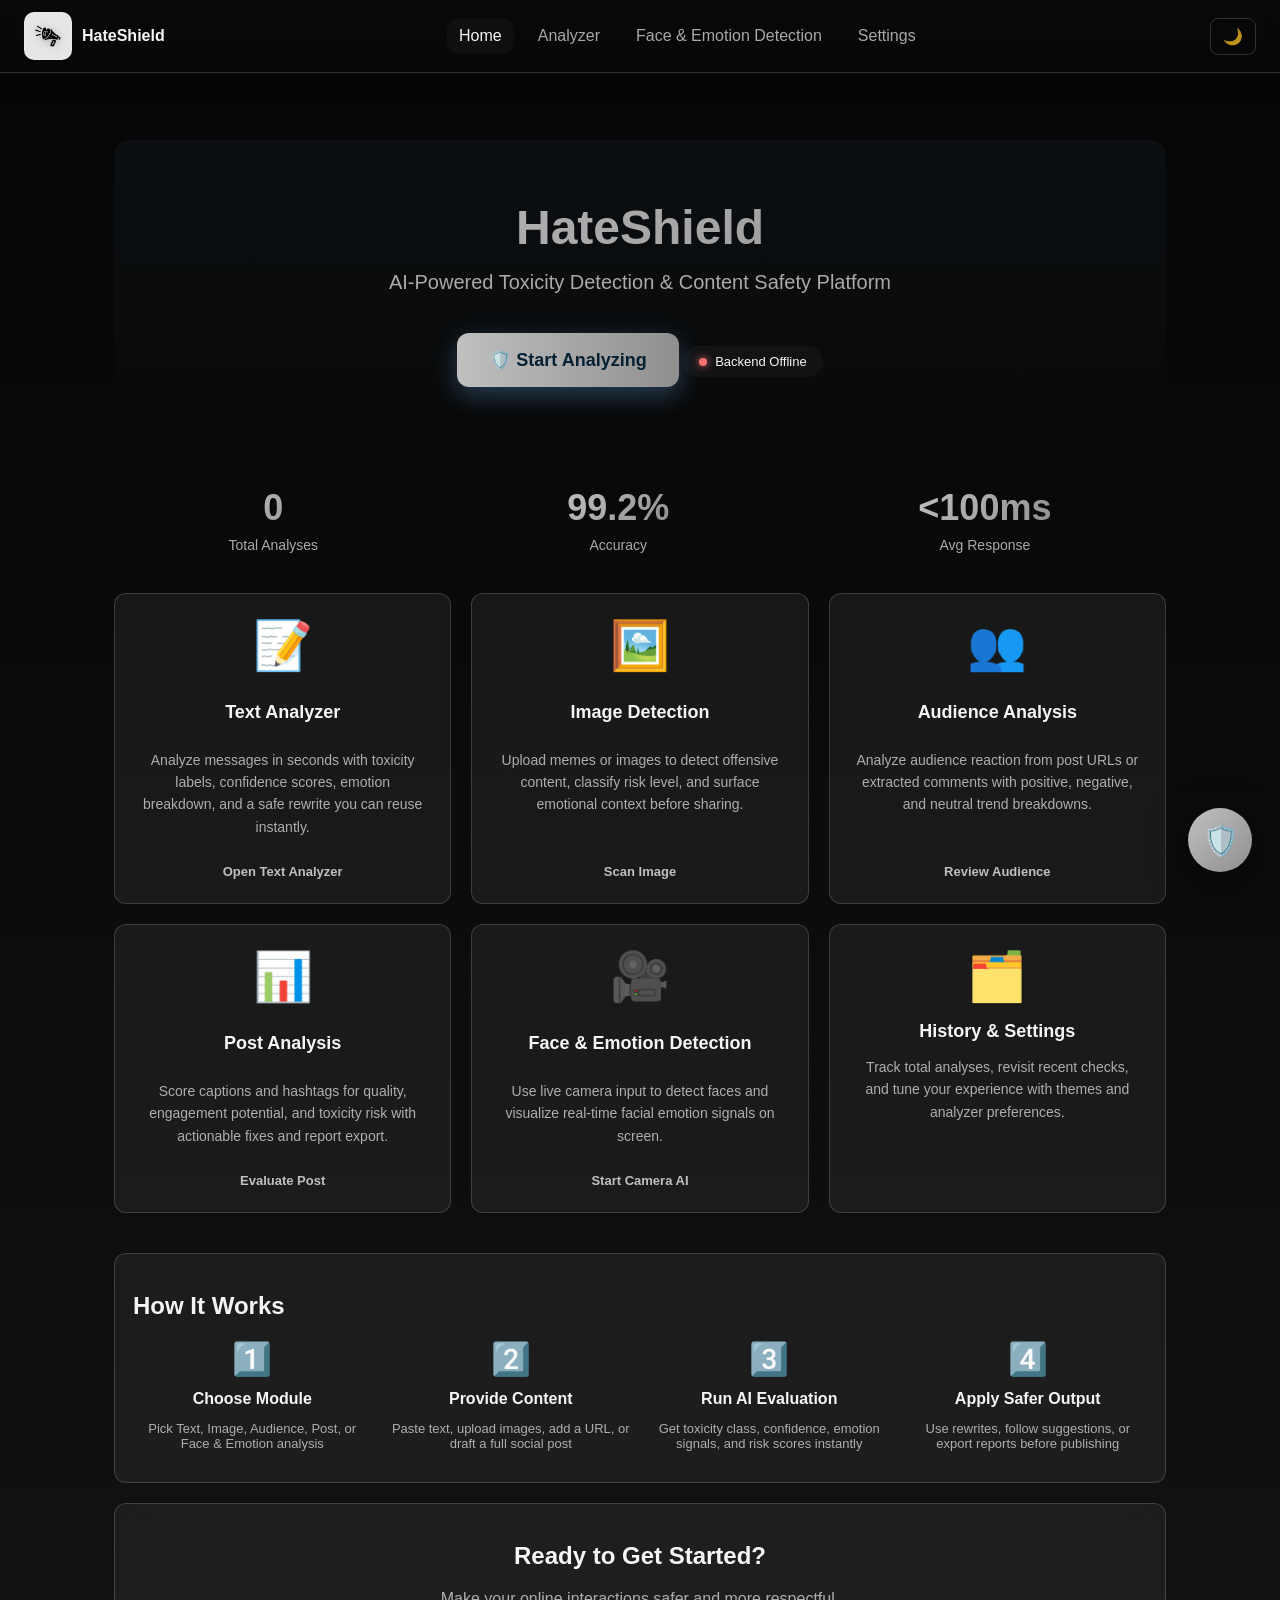
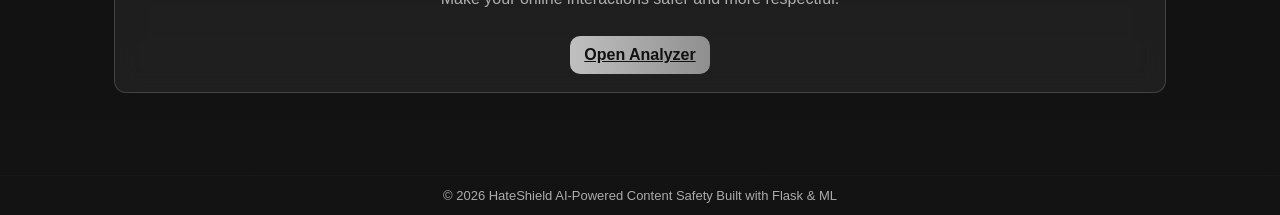
==== frontend/index.html @ 6415b345 "Initial project import" ====
﻿<!doctype html>
<html>
<head>
  <meta charset="utf-8" />
  <meta name="viewport" content="width=device-width,initial-scale=1" />
  <title>HateShield  AI-Powered Content Safety</title>
  <link rel="stylesheet" href="css/style.css">
  <link rel="stylesheet" href="css/animations.css">
  <style>
    .hero-section {
      text-align: center;
      padding: 60px 20px;
      background: linear-gradient(180deg, rgba(111,184,255,0.05), transparent);
      border-radius: 16px;
      margin: 20px 0;
    }
    
    .hero-title {
      font-size: 48px;
      font-weight: 800;
      margin: 0;
      background: linear-gradient(135deg, var(--accent), var(--accent2));
      -webkit-background-clip: text;
      -webkit-text-fill-color: transparent;
      background-clip: text;
    }
    
    .hero-subtitle {
      font-size: 20px;
      color: var(--muted);
      margin: 16px 0 32px;
    }
    
    .cta-button {
      background: linear-gradient(90deg, var(--accent), var(--accent2));
      color: #052033;
      padding: 16px 32px;
      border-radius: 12px;
      border: none;
      cursor: pointer;
      font-weight: 700;
      font-size: 18px;
      text-decoration: none;
      display: inline-block;
      transition: transform 0.2s, box-shadow 0.2s;
      box-shadow: 0 8px 24px rgba(111,184,255,0.3);
    }
    
    .cta-button:hover {
      transform: translateY(-2px);
      box-shadow: 0 12px 32px rgba(111,184,255,0.4);
    }
    
    .features-grid {
      display: grid;
      grid-template-columns: repeat(auto-fit, minmax(280px, 1fr));
      gap: 20px;
      margin: 40px 0;
    }
    
    .feature-card {
      background: var(--glass-bg);
      border: 1px solid var(--glass-border);
      padding: 24px;
      border-radius: 12px;
      text-align: center;
      transition: all 0.3s;
      text-decoration: none;
      color: inherit;
    }
    
    .feature-card:hover {
      transform: translateY(-4px);
      border-color: var(--accent);
      background: rgba(255,255,255,0.06);
    }

    .interactive-feature {
      cursor: pointer;
      position: relative;
      display: flex;
      flex-direction: column;
    }

    .interactive-feature:hover {
      background: rgba(192,192,192,0.12);
      border-color: var(--accent);
    }

    .feature-action {
      color: var(--accent);
      font-size: 13px;
      font-weight: 600;
      margin-top: auto;
      padding-top: 12px;
      transition: all 0.2s;
    }

    .interactive-feature:hover .feature-action {
      gap: 4px;
      letter-spacing: 0.5px;
    }
    
    .feature-icon {
      font-size: 48px;
      margin-bottom: 16px;
    }
    
    .feature-title {
      font-size: 18px;
      font-weight: 700;
      margin: 12px 0;
    }
    
    .feature-desc {
      color: var(--muted);
      font-size: 14px;
      line-height: 1.6;
    }
    
    .stats-row {
      display: flex;
      justify-content: space-around;
      margin: 40px 0;
      flex-wrap: wrap;
      gap: 20px;
    }
    
    .stat-item {
      text-align: center;
    }
    
    .stat-number {
      font-size: 36px;
      font-weight: 800;
      background: linear-gradient(135deg, var(--accent), var(--accent2));
      -webkit-background-clip: text;
      -webkit-text-fill-color: transparent;
      background-clip: text;
    }
    
    .stat-label {
      color: var(--muted);
      font-size: 14px;
      margin-top: 8px;
    }
    
    .status-indicator {
      display: inline-flex;
      align-items: center;
      gap: 8px;
      padding: 8px 16px;
      background: rgba(255,255,255,0.03);
      border-radius: 20px;
      font-size: 13px;
      margin-top: 20px;
    }
    
    .status-dot {
      width: 8px;
      height: 8px;
      border-radius: 50%;
      background: #4ade80;
      box-shadow: 0 0 8px #4ade80;
      animation: pulse 2s infinite;
    }
    
    @keyframes pulse {
      0%, 100% { opacity: 1; }
      50% { opacity: 0.5; }
    }
    
    .status-dot.offline {
      background: #f87171;
      box-shadow: 0 0 8px #f87171;
    }
  </style>
</head>
<body class="fade-in">
  <nav class="glass-nav">
    <div class="logo" onclick="location.href='index.html'">
      <div class="logo-mark"><img src="assets/logo.png" alt="HateShield logo"></div><div class="logo-text">HateShield</div>
    </div>
    <div class="nav-center">
  <a class="nav-link active" href="index.html">Home</a>
      <a class="nav-link" href="text-analyzer.html">Analyzer</a>
  <a class="nav-link" href="faceAI.html">Face & Emotion Detection</a>
  <a class="nav-link" href="settings.html">Settings</a>
</div>
    <div class="nav-right">
      <button id="themeToggle" class="icon-btn" onclick="toggleTheme()">🌙</button>
    </div>
  </nav>

  <main class="container">
    <div class="hero-section fade-in">
      <h1 class="hero-title">HateShield</h1>
      <p class="hero-subtitle">AI-Powered Toxicity Detection & Content Safety Platform</p>
      <a href="text-analyzer.html" class="cta-button">🛡️ Start Analyzing</a>
      
      <div class="status-indicator" id="backendStatus">
        <span class="status-dot offline" id="statusDot"></span>
        <span id="statusText">Checking backend...</span>
      </div>
    </div>

    <div class="stats-row slide-up">
      <div class="stat-item">
        <div class="stat-number" id="totalAnalyses">0</div>
        <div class="stat-label">Total Analyses</div>
      </div>
      <div class="stat-item">
        <div class="stat-number">99.2%</div>
        <div class="stat-label">Accuracy</div>
      </div>
      <div class="stat-item">
        <div class="stat-number">&lt;100ms</div>
        <div class="stat-label">Avg Response</div>
      </div>
    </div>

    <section class="features-grid slide-up">
      <a href="text-analyzer.html" class="feature-card interactive-feature">
        <div class="feature-icon">📝</div>
        <h3 class="feature-title">Text Analyzer</h3>
        <p class="feature-desc">Analyze messages in seconds with toxicity labels, confidence scores, emotion breakdown, and a safe rewrite you can reuse instantly.</p>
        <div class="feature-action">Open Text Analyzer </div>
      </a>

      <a href="image-detection.html" class="feature-card interactive-feature">
        <div class="feature-icon">🖼️</div>
        <h3 class="feature-title">Image Detection</h3>
        <p class="feature-desc">Upload memes or images to detect offensive content, classify risk level, and surface emotional context before sharing.</p>
        <div class="feature-action">Scan Image </div>
      </a>

      <a href="audience-analysis.html" class="feature-card interactive-feature">
        <div class="feature-icon">👥</div>
        <h3 class="feature-title">Audience Analysis</h3>
        <p class="feature-desc">Analyze audience reaction from post URLs or extracted comments with positive, negative, and neutral trend breakdowns.</p>
        <div class="feature-action">Review Audience </div>
      </a>

      <a href="post-analysis.html" class="feature-card interactive-feature">
        <div class="feature-icon">📊</div>
        <h3 class="feature-title">Post Analysis</h3>
        <p class="feature-desc">Score captions and hashtags for quality, engagement potential, and toxicity risk with actionable fixes and report export.</p>
        <div class="feature-action">Evaluate Post </div>
      </a>

      <a href="faceAI.html" class="feature-card interactive-feature">
        <div class="feature-icon">🎥</div>
        <h3 class="feature-title">Face & Emotion Detection</h3>
        <p class="feature-desc">Use live camera input to detect faces and visualize real-time facial emotion signals on screen.</p>
        <div class="feature-action">Start Camera AI </div>
      </a>

      <div class="feature-card">
        <div class="feature-icon">🗂️</div>
        <h3 class="feature-title">History & Settings</h3>
        <p class="feature-desc">Track total analyses, revisit recent checks, and tune your experience with themes and analyzer preferences.</p>
      </div>
    </section>

    <section class="glass-card slide-up" style="margin-top: 40px;">
      <h2>How It Works</h2>
      <div style="display: grid; grid-template-columns: repeat(auto-fit, minmax(200px, 1fr)); gap: 20px; margin-top: 20px;">
        <div style="text-align: center;">
          <div style="font-size: 32px; margin-bottom: 12px;">1️⃣</div>
          <h4 style="margin: 8px 0;">Choose Module</h4>
          <p class="muted" style="font-size: 13px;">Pick Text, Image, Audience, Post, or Face & Emotion analysis</p>
        </div>
        <div style="text-align: center;">
          <div style="font-size: 32px; margin-bottom: 12px;">2️⃣</div>
          <h4 style="margin: 8px 0;">Provide Content</h4>
          <p class="muted" style="font-size: 13px;">Paste text, upload images, add a URL, or draft a full social post</p>
        </div>
        <div style="text-align: center;">
          <div style="font-size: 32px; margin-bottom: 12px;">3️⃣</div>
          <h4 style="margin: 8px 0;">Run AI Evaluation</h4>
          <p class="muted" style="font-size: 13px;">Get toxicity class, confidence, emotion signals, and risk scores instantly</p>
        </div>
        <div style="text-align: center;">
          <div style="font-size: 32px; margin-bottom: 12px;">4️⃣</div>
          <h4 style="margin: 8px 0;">Apply Safer Output</h4>
          <p class="muted" style="font-size: 13px;">Use rewrites, follow suggestions, or export reports before publishing</p>
        </div>
      </div>
    </section>

    <section class="glass-card slide-up" style="margin-top: 20px; text-align: center;">
      <h2>Ready to Get Started?</h2>
      <p class="muted" style="margin: 16px 0;">Make your online interactions safer and more respectful.</p>
      <a href="text-analyzer.html" class="primary-btn" style="margin-top: 12px; display: inline-block;">
        Open Analyzer 
      </a>
    </section>
  </main>

  <footer class="glass-footer">© 2026 HateShield  AI-Powered Content Safety  Built with Flask & ML</footer>

  <button class="fab" onclick="location.href='text-analyzer.html'">🛡️</button>

  <script src="js/sfx.js"></script>
  <script>
    // Check backend status
    async function checkBackend() {
      const statusDot = document.getElementById('statusDot');
      const statusText = document.getElementById('statusText');
      
      try {
        const resp = await fetch('http://127.0.0.1:5000/');
        if (resp.ok) {
          statusDot.classList.remove('offline');
          statusText.textContent = 'Backend Online';
        } else {
          throw new Error('Backend not responding');
        }
      } catch (e) {
        statusDot.classList.add('offline');
        statusText.textContent = 'Backend Offline';
      }
    }

    // Load stats
    function loadStats() {
      const history = JSON.parse(localStorage.getItem('hs_history') || '[]');
      document.getElementById('totalAnalyses').textContent = history.length;
    }

    function getSettings() {
      try {
        const saved = localStorage.getItem('hs_settings');
        return saved ? JSON.parse(saved) : { darkMode: true };
      } catch (e) {
        return { darkMode: true };
      }
    }

    function applyTheme(isDark) {
      const icon = document.getElementById('themeToggle');
      if (isDark) {
        document.documentElement.classList.remove('sky-theme');
        if (icon) icon.textContent = '🌙';
      } else {
        document.documentElement.classList.add('sky-theme');
        if (icon) icon.textContent = '☀️';
      }
    }

    function toggleTheme() {
      const isLight = document.documentElement.classList.contains('sky-theme');
      const isDark = isLight;
      applyTheme(isDark);
      
      const settings = getSettings();
      settings.darkMode = isDark;
      localStorage.setItem('hs_settings', JSON.stringify(settings));
      
      if (typeof playSfx === 'function') playSfx('toggle');
    }

    // Initialize
    document.addEventListener('DOMContentLoaded', () => {
      const settings = getSettings();
      applyTheme(settings.darkMode !== false);
      checkBackend();
      loadStats();
      setInterval(checkBackend, 5000); // Check every 5 seconds
    });
  </script>
</body>
</html>
---- frontend/css/style.css ----
﻿:root{
  --bg1: linear-gradient(180deg,#050505,#131313);
  --glass-bg: rgba(192,192,192,0.08);
  --glass-border: rgba(192,192,192,0.22);
  --muted: rgba(232,232,232,0.72);
  --accent: #c0c0c0;
  --accent2: #8f8f8f;
  --radius: 14px;
  --text-primary: #f5f5f5;
  --text-secondary: rgba(230,230,230,0.72);
}

/* Sky Blue + Black Theme Variables */
.sky-theme {
  --bg1: linear-gradient(180deg, #02060d, #081522);
  --glass-bg: rgba(135,206,235,0.1);
  --glass-border: rgba(135,206,235,0.28);
  --muted: rgba(196,228,245,0.78);
  --accent: #87ceeb;
  --accent2: #4ca3d9;
  --text-primary: #e9f7ff;
  --text-secondary: rgba(205,231,245,0.8);
}

*{box-sizing:border-box}

body{
  margin:0;
  font-family:Inter,Segoe UI,Roboto,Arial;
  background:var(--bg1);
  color:var(--text-primary);
  -webkit-font-smoothing:antialiased;
  transition: background 0.3s ease, color 0.3s ease;
}

.glass-nav{
  display:flex;
  align-items:center;
  justify-content:space-between;
  padding:12px 24px;
  backdrop-filter:blur(12px);
  background:linear-gradient(180deg,rgba(255,255,255,0.02),rgba(255,255,255,0.01));
  border-bottom:1px solid var(--glass-border);
  position:fixed;
  top:0;
  left:0;
  right:0;
  z-index:40;
  transition: all 0.3s ease;
  overflow: visible;
}

.sky-theme .glass-nav {
  background: linear-gradient(180deg,rgba(10,26,40,0.95),rgba(8,20,32,0.9));
  box-shadow: 0 1px 6px rgba(0,0,0,0.35);
}

.logo{display:flex;gap:10px;align-items:center;cursor:pointer}

.logo-mark{
  width:48px;
  height:48px;
  border-radius:10px;
  display:flex;
  align-items:center;
  justify-content:center;
  background: rgba(255,255,255,0.9);
  border: 1px solid rgba(255,255,255,0.2);
  padding: 6px;
  overflow: hidden;
  transition: all 0.3s ease;
}

.sky-theme .logo-mark {
  background: rgba(255,255,255,0.88);
  border: 1px solid rgba(135,206,235,0.35);
}

.logo-mark img{
  width:100%;
  height:100%;
  object-fit:contain;
  display:block;
  filter: drop-shadow(0 1px 4px rgba(0,0,0,0.25));
}

.logo-text{font-weight:800;color:var(--text-primary)}

.nav-center{
  display:flex;
  gap:12px;
  position: relative;
  align-items: center;
}

.nav-link{
  color:var(--text-secondary);
  text-decoration:none;
  padding:8px 12px;
  border-radius:10px;
  transition:all 0.2s;
}

.nav-link.active,.nav-link:hover{
  background:rgba(255,255,255,0.03);
  color:var(--text-primary);
}

.sky-theme .nav-link.active,
.sky-theme .nav-link:hover {
  background: rgba(135,206,235,0.16);
}

.nav-dropdown {
  position: relative;
  display: inline-block;
  z-index: 100;
}

.dropdown-menu {
  display: none !important;
  visibility: hidden;
  position: absolute;
  top: calc(100% + 8px);
  left: 0;
  background: var(--glass-bg);
  border: 1px solid var(--glass-border);
  border-radius: 8px;
  min-width: 260px;
  box-shadow: 0 8px 32px rgba(0,0,0,0.3);
  z-index: 9999;
  overflow: hidden;
  opacity: 0;
  transition: all 0.2s ease-out;
  flex-direction: column;
  gap: 0;
}

.nav-dropdown:hover .dropdown-menu {
  display: flex !important;
  flex-direction: column;
  visibility: visible;
  opacity: 1;
  animation: slideDown 0.2s ease-out;
}

.dropdown-menu.show {
  display: flex !important;
  flex-direction: column;
  visibility: visible !important;
  opacity: 1 !important;
}

.dropdown-item {
  display: flex;
  align-items: center;
  gap: 10px;
  padding: 14px 16px;
  color: var(--text-secondary);
  text-decoration: none;
  transition: all 0.2s;
  cursor: pointer;
  border-left: 3px solid transparent;
  white-space: nowrap;
  font-size: 14px;
}

.dropdown-item:hover {
  background: rgba(192,192,192,0.14);
  color: var(--accent);
  border-left-color: var(--accent);
}

.dropdown-item.active {
  background: rgba(192,192,192,0.2);
  color: var(--accent);
  border-left-color: var(--accent);
  font-weight: 600;
}

.sky-theme .dropdown-item:hover,
.sky-theme .dropdown-item.active {
  background: rgba(135,206,235,0.2);
}

.nav-right{display:flex;gap:8px}

.icon-btn{
  background:transparent;
  border:1px solid var(--glass-border);
  color:var(--text-secondary);
  padding:8px 12px;
  border-radius:8px;
  cursor:pointer;
  font-size:16px;
  transition: all 0.2s;
}

.icon-btn:hover{background:rgba(255,255,255,0.05)}

.sky-theme .icon-btn {
  background: rgba(135,206,235,0.12);
}

.sky-theme .icon-btn:hover {
  background: rgba(135,206,235,0.24);
}

.container{padding:120px 24px 40px;max-width:1100px;margin:0 auto}

.title{font-size:36px;margin:0;color:var(--text-primary)}

.subtitle{color:var(--text-secondary);margin-top:6px}

.glass-card{
  background:var(--glass-bg);
  border:1px solid var(--glass-border);
  backdrop-filter:blur(12px);
  padding:18px;
  border-radius:12px;
  margin:18px 0;
  transition: all 0.3s ease;
}

.sky-theme .glass-card {
  box-shadow: 0 2px 10px rgba(0,0,0,0.28);
}

.page-grid{display:grid;grid-template-columns:1fr 320px;gap:20px;align-items:start}

.big-card{min-height:360px}

.side-card{position:sticky;top:100px}

textarea{
  width:100%;
  min-height:140px;
  padding:12px;
  border-radius:10px;
  border:none;
  background:rgba(255,255,255,0.06);
  color:var(--text-primary);
  font-family:inherit;
  font-size:14px;
  resize:vertical;
  transition: all 0.3s ease;
}

.sky-theme textarea {
  background: rgba(9,30,45,0.82);
  border: 1px solid rgba(135,206,235,0.3);
}

textarea:focus{outline:2px solid var(--accent);outline-offset:2px}

.input-field{
  display:block;
  width:100%;
  min-height:44px;
  padding:12px;
  border-radius:10px;
  border:1px solid var(--glass-border);
  background:rgba(255,255,255,0.06);
  background-color:rgba(255,255,255,0.06);
  color:var(--text-primary);
  font-family:inherit;
  font-size:14px;
  transition: all 0.3s ease;
  appearance:none;
  -webkit-appearance:none;
}

.sky-theme .input-field{
  background: rgba(9,30,45,0.82);
  background-color: rgba(9,30,45,0.82);
  border: 1px solid rgba(135,206,235,0.3);
  color: var(--text-primary);
}

.input-field:focus{outline:2px solid var(--accent);outline-offset:2px}

.input-field::placeholder{
  color: var(--text-secondary);
}

input[type="url"].input-field{
  box-shadow: none;
}

.controls{display:flex;justify-content:space-between;align-items:center;margin-top:12px;flex-wrap:wrap;gap:8px}

.charcount{color:var(--text-secondary);font-size:13px}

.primary-btn{
  background:linear-gradient(90deg,var(--accent),var(--accent2));
  color:#111;
  padding:10px 14px;
  border-radius:10px;
  border:none;
  cursor:pointer;
  font-weight:600;
  transition:transform 0.2s;
}

.sky-theme .primary-btn {
  color: #032033;
}

.primary-btn:hover{transform:translateY(-2px)}

.primary-btn:disabled{opacity:0.5;cursor:not-allowed;transform:none}

.outline-btn{
  background:transparent;
  border:1px solid rgba(255,255,255,0.1);
  color:var(--text-secondary);
  padding:8px 10px;
  border-radius:8px;
  cursor:pointer;
  transition:all 0.2s;
}

.sky-theme .outline-btn {
  border: 1px solid rgba(135,206,235,0.35);
}

.outline-btn:hover{
  background:rgba(255,255,255,0.05);
  color:var(--text-primary);
}

.sky-theme .outline-btn:hover {
  background: rgba(135,206,235,0.18);
}

.result-block{
  margin-top:16px;
  background:linear-gradient(180deg,rgba(255,255,255,0.02),rgba(255,255,255,0.01));
  padding:12px;
  border-radius:10px;
  border:1px solid rgba(255,255,255,0.03);
  transition: all 0.3s ease;
}

.sky-theme .result-block {
  background: linear-gradient(180deg,rgba(7,24,38,0.7),rgba(7,24,38,0.55));
  border: 1px solid rgba(135,206,235,0.24);
}

.visually-hidden{display:none}

.result-head{display:flex;justify-content:space-between;align-items:center;margin-bottom:12px;flex-wrap:wrap;gap:8px}

.badge{
  padding:6px 10px;
  border-radius:20px;
  background:rgba(255,255,255,0.03);
  font-weight:700;
  font-size:12px;
  text-transform:uppercase;
}

.sky-theme .badge {
  background: rgba(135,206,235,0.18);
}

.result-body{margin-top:12px}

.rewrite-section{margin-top:12px}

.rewrite-section h4{margin:0 0 8px 0;font-size:14px;color:var(--text-secondary)}

.rewritten{
  margin-top:8px;
  padding:12px;
  background:rgba(0,0,0,0.16);
  border-radius:8px;
  line-height:1.6;
  color:var(--text-primary);
  transition: all 0.3s ease;
}

.sky-theme .rewritten {
  background: rgba(7,24,38,0.68);
}

.rewrite-actions{margin-top:8px;display:flex;gap:8px}

.muted{color:var(--text-secondary)}

#resultMeta{font-size:13px}

.tips{color:var(--text-secondary);font-size:14px;line-height:1.8;padding-left:20px}

.tips li{margin:4px 0}

hr{border:none;border-top:1px solid var(--glass-border);margin:16px 0}

.example-list{display:flex;flex-wrap:wrap;gap:6px}

.chip{
  background:rgba(255,255,255,0.03);
  padding:8px 10px;
  border-radius:999px;
  margin:0;
  color:var(--text-secondary);
  border:none;
  cursor:pointer;
  font-size:13px;
  transition:all 0.2s;
}

.sky-theme .chip {
  background: rgba(135,206,235,0.14);
}

.chip:hover{
  background:rgba(255,255,255,0.08);
  color:var(--text-primary);
}

.sky-theme .chip:hover {
  background: rgba(135,206,235,0.24);
}

.fab{
  position:fixed;
  right:28px;
  bottom:28px;
  width:64px;
  height:64px;
  border-radius:50%;
  background:linear-gradient(135deg,var(--accent),var(--accent2));
  color:#052033;
  border:none;
  font-size:30px;
  box-shadow:0 12px 40px rgba(0,0,0,0.5);
  cursor:pointer;
  transition:transform 0.2s;
}

.sky-theme .fab {
  color: #032033;
  box-shadow: 0 10px 26px rgba(0,0,0,0.36);
}

.fab:hover{transform:scale(1.1)}

.glass-footer{
  text-align:center;
  color:var(--text-secondary);
  padding:12px;
  border-top:1px solid rgba(255,255,255,0.02);
  margin-top:24px;
  font-size:13px;
}

.sky-theme .glass-footer {
  border-top: 1px solid rgba(135,206,235,0.2);
}

code{
  background:rgba(255,255,255,0.06);
  padding:2px 6px;
  border-radius:4px;
  font-family:monospace;
  font-size:13px;
}

.sky-theme code {
  background: rgba(135,206,235,0.18);
}

.setting-row{
  display:flex;
  justify-content:space-between;
  align-items:center;
  padding:12px 0;
  border-bottom:1px solid var(--glass-border);
}

.setting-row span{color:var(--text-secondary)}

.setting-row select{
  background:rgba(255,255,255,0.06);
  color:var(--text-primary);
  border:1px solid var(--glass-border);
  padding:8px 12px;
  border-radius:8px;
  cursor:pointer;
}

.sky-theme .setting-row select {
  background: rgba(9,30,45,0.82);
  border: 1px solid rgba(135,206,235,0.34);
}

/* Warning Messages */
.warning-message {
  background: rgba(251, 191, 36, 0.1);
  border: 1px solid rgba(251, 191, 36, 0.3);
  color: #fbbf24;
  padding: 12px 16px;
  border-radius: 8px;
  margin-top: 12px;
  font-size: 13px;
  display: flex;
  align-items: center;
  gap: 8px;
  animation: slideUp 0.3s ease-out;
}

.sky-theme .warning-message {
  background: rgba(251, 191, 36, 0.15);
  color: #d97706;
}

.error-message {
  background: rgba(248, 113, 113, 0.1);
  border: 1px solid rgba(248, 113, 113, 0.3);
  color: #f87171;
  padding: 12px 16px;
  border-radius: 8px;
  margin-top: 12px;
  font-size: 13px;
  display: flex;
  align-items: center;
  gap: 8px;
  animation: slideUp 0.3s ease-out;
}

.sky-theme .error-message {
  background: rgba(248, 113, 113, 0.15);
  color: #dc2626;
}

@media (max-width:900px){
  .page-grid{grid-template-columns:1fr}
  .nav-center{display:none}
  .logo-text{display:none}
  .side-card{position:static}
  .controls{flex-direction:column;align-items:flex-start}
}
---- frontend/css/animations.css ----
.fade-in{animation:fadeIn .5s ease-out}
.slide-up{animation:slideUp .45s ease-out}
@keyframes fadeIn{from{opacity:0}to{opacity:1}}
@keyframes slideUp{from{transform:translateY(16px);opacity:0}to{transform:translateY(0);opacity:1}}
@keyframes slideDown{from{transform:translateY(-8px);opacity:0}to{transform:translateY(0);opacity:1}}
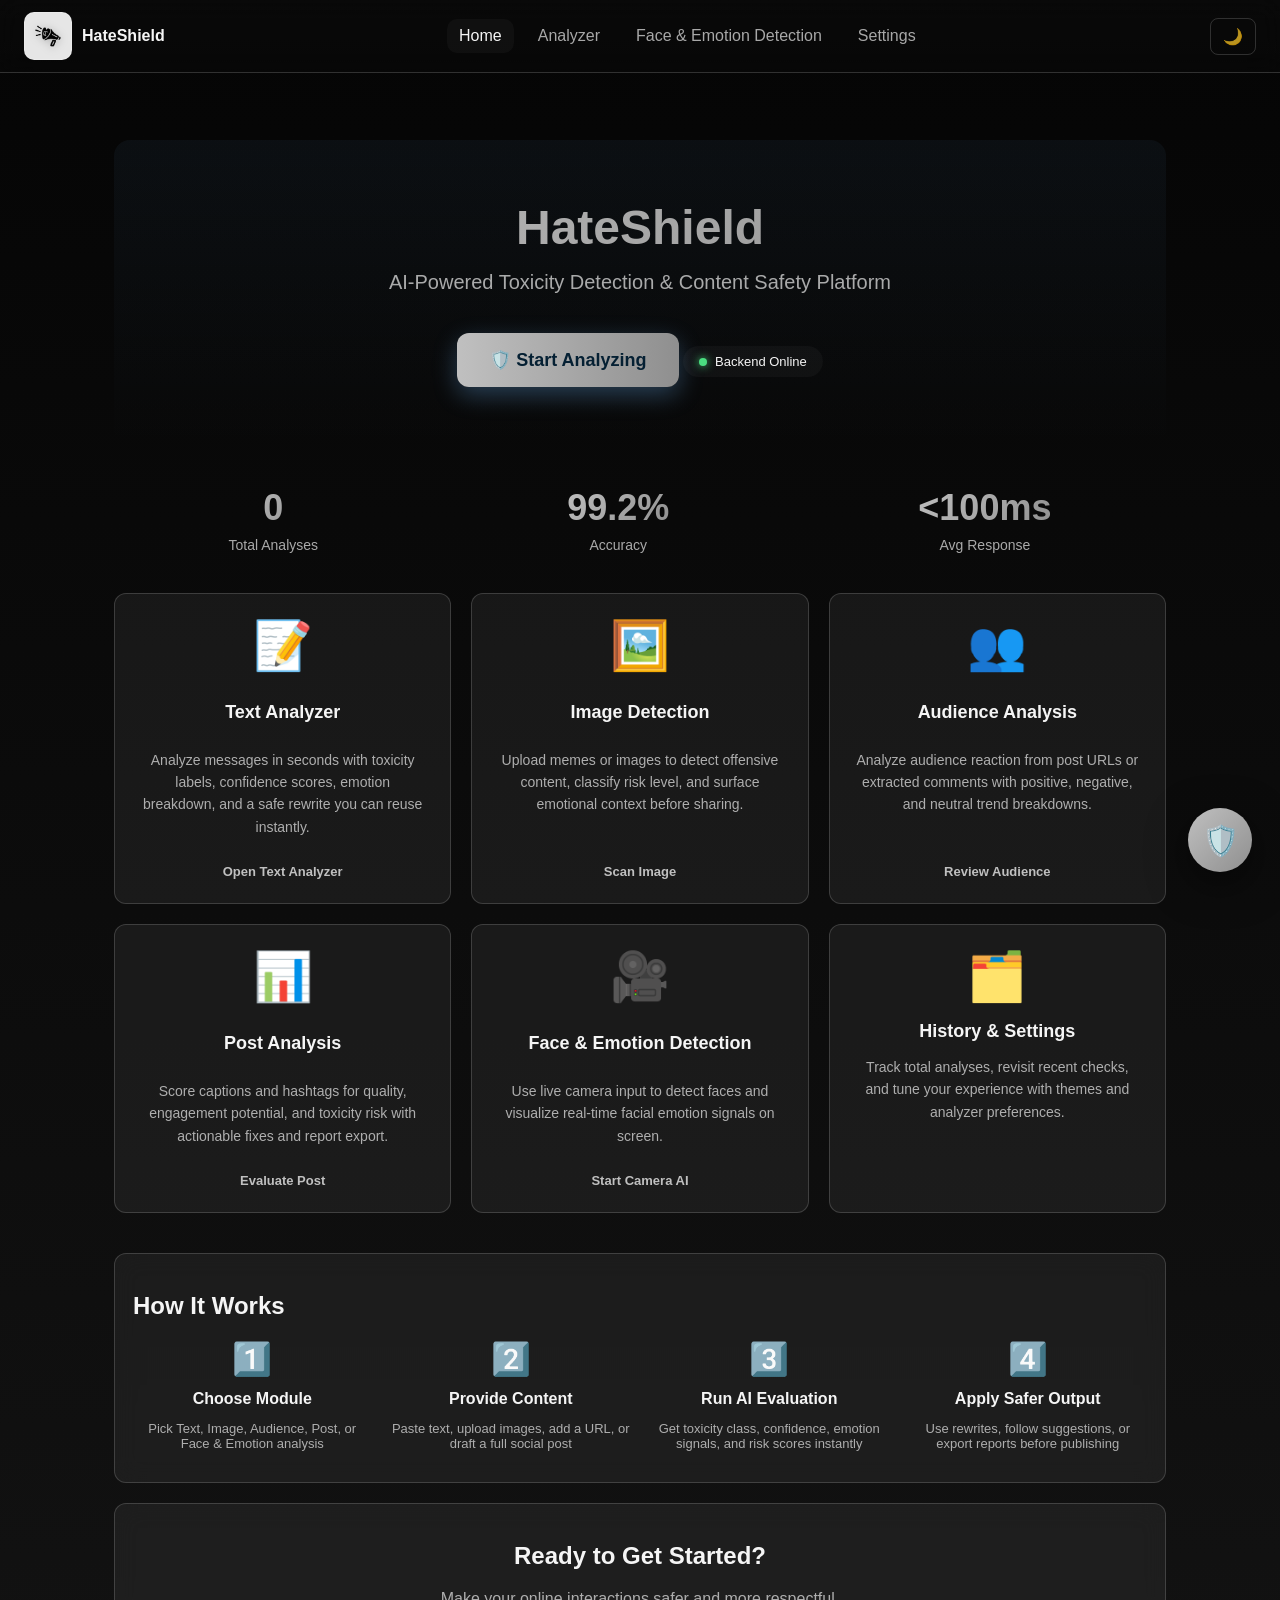
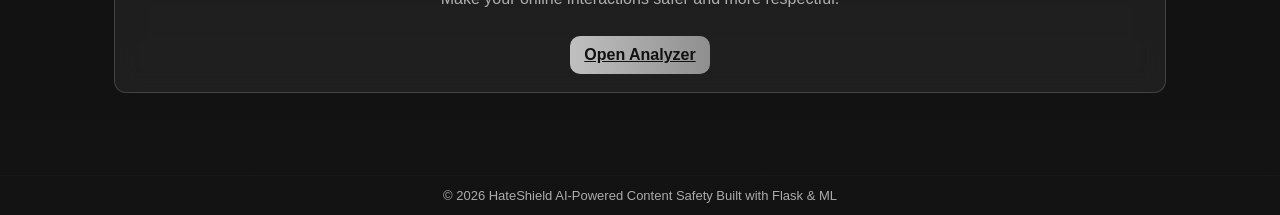
==== commit 5054c2c0: "backend" ====
--- a/frontend/index.html
+++ b/frontend/index.html
@@ -303,13 +303,38 @@
 
   <script src="js/sfx.js"></script>
   <script>
+    // Get backend URL with auto-detection
+    function getBackendUrl() {
+      const settings = localStorage.getItem('hs_settings');
+      if (settings) {
+        try {
+          const parsed = JSON.parse(settings);
+          if (parsed.backendUrl) {
+            return parsed.backendUrl;
+          }
+        } catch (e) {
+          console.error('Failed to parse settings:', e);
+        }
+      }
+      
+      // Auto-detect backend URL if not in settings
+      if (window.location.hostname !== 'localhost' && window.location.hostname !== '127.0.0.1') {
+        return window.location.origin;
+      }
+      return 'http://127.0.0.1:5000';
+    }
+
     // Check backend status
     async function checkBackend() {
       const statusDot = document.getElementById('statusDot');
       const statusText = document.getElementById('statusText');
       
       try {
-        const resp = await fetch('http://127.0.0.1:5000/');
+        const backendUrl = getBackendUrl();
+        const resp = await fetch(backendUrl + '/', { 
+          method: 'HEAD',
+          mode: 'cors'
+        });
         if (resp.ok) {
           statusDot.classList.remove('offline');
           statusText.textContent = 'Backend Online';
@@ -319,6 +344,7 @@
       } catch (e) {
         statusDot.classList.add('offline');
         statusText.textContent = 'Backend Offline';
+        console.warn('Backend check failed:', e);
       }
     }
 
@@ -331,10 +357,23 @@
     function getSettings() {
       try {
         const saved = localStorage.getItem('hs_settings');
-        return saved ? JSON.parse(saved) : { darkMode: true };
+        if (saved) {
+          return JSON.parse(saved);
+        }
       } catch (e) {
-        return { darkMode: true };
-      }
+        console.error('Failed to parse settings:', e);
+      }
+      
+      // Return default settings with auto-detected backend URL
+      let defaultBackendUrl = 'http://127.0.0.1:5000';
+      if (window.location.hostname !== 'localhost' && window.location.hostname !== '127.0.0.1') {
+        defaultBackendUrl = window.location.origin;
+      }
+      
+      return {
+        darkMode: true,
+        backendUrl: defaultBackendUrl
+      };
     }
 
     function applyTheme(isDark) {
